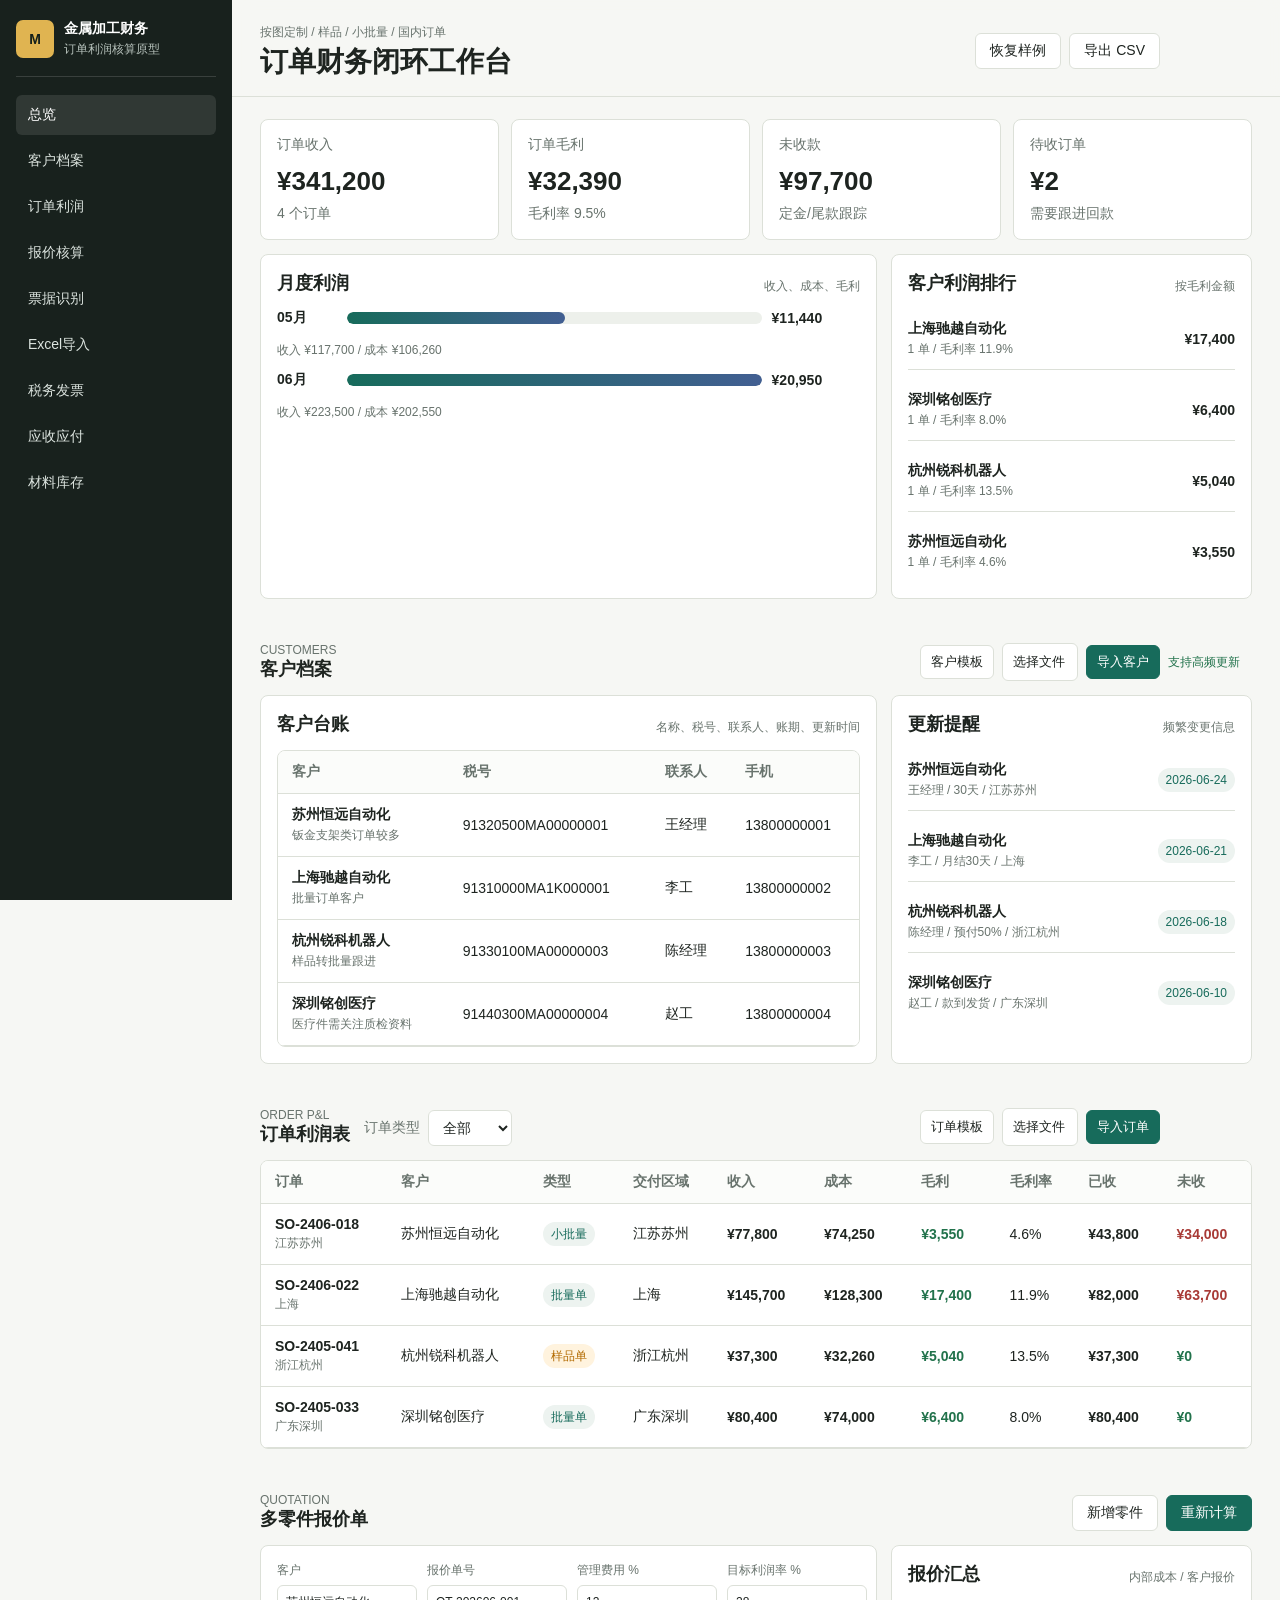
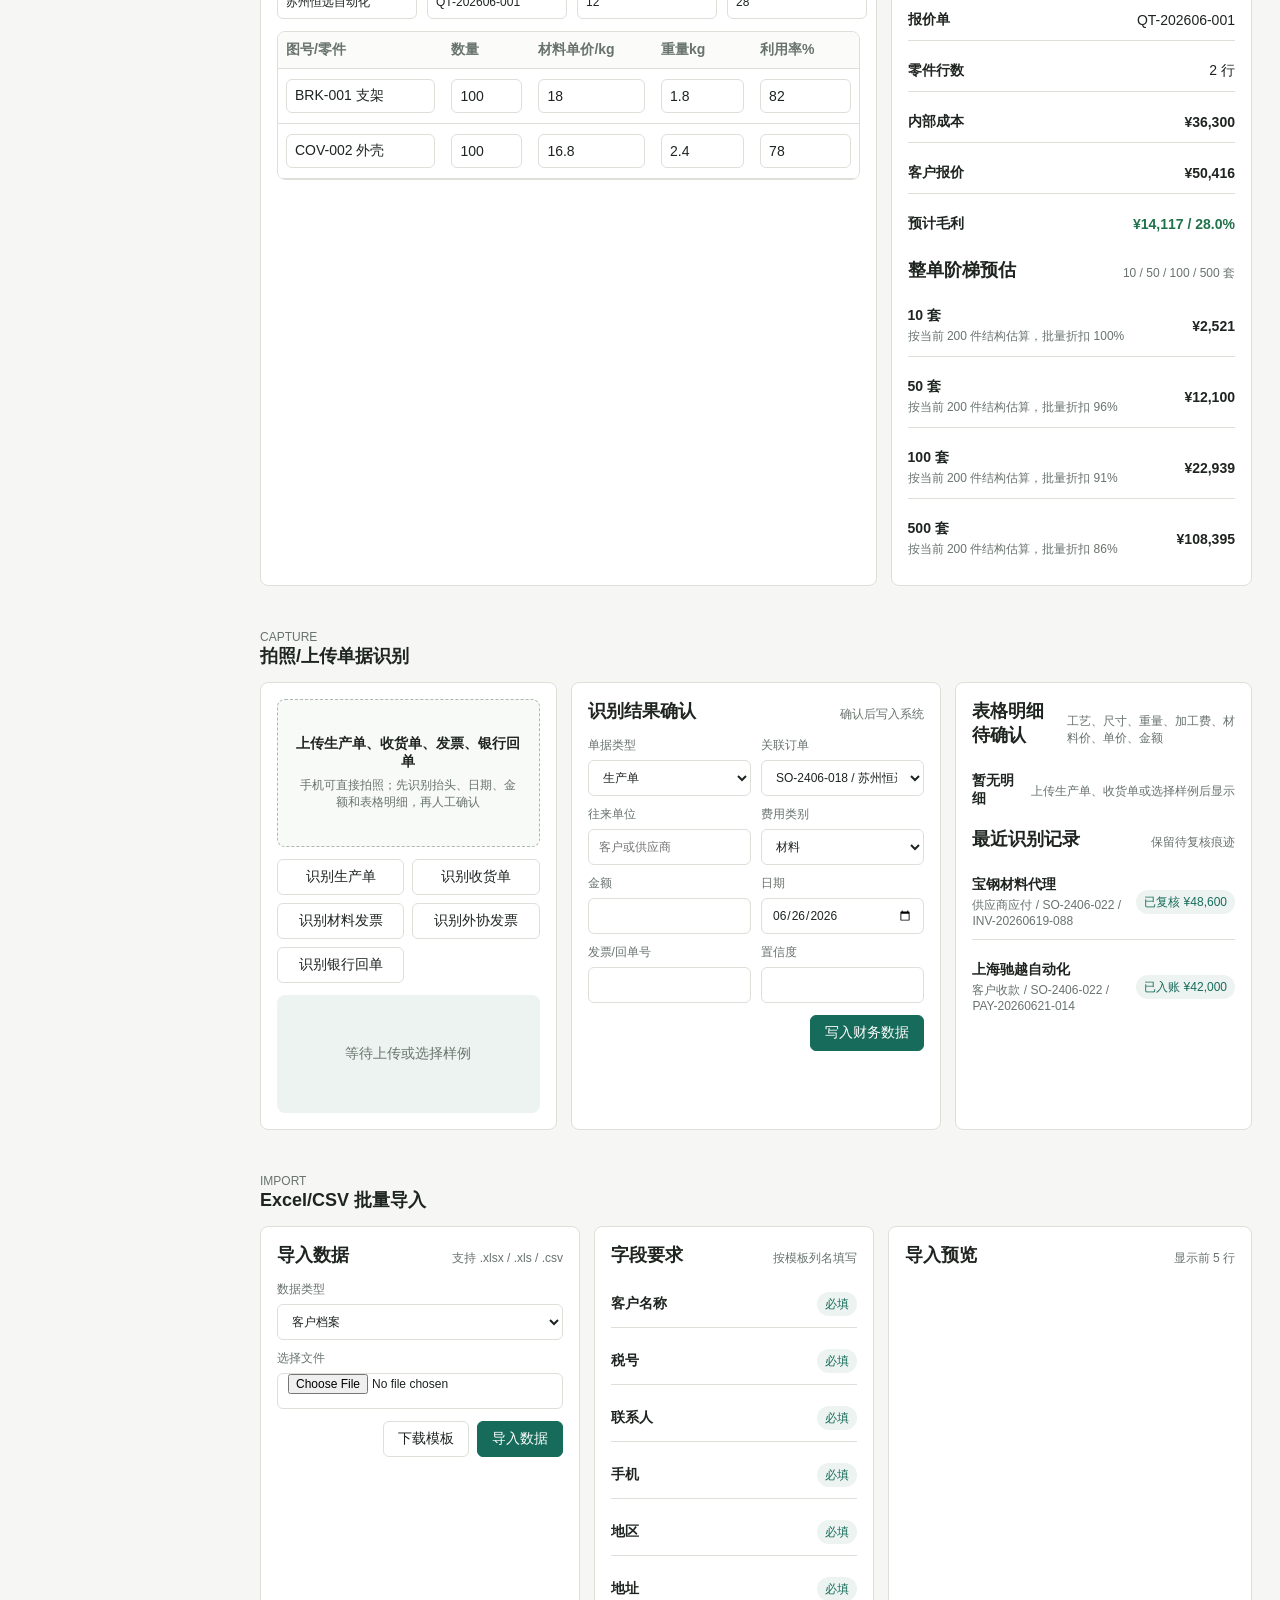
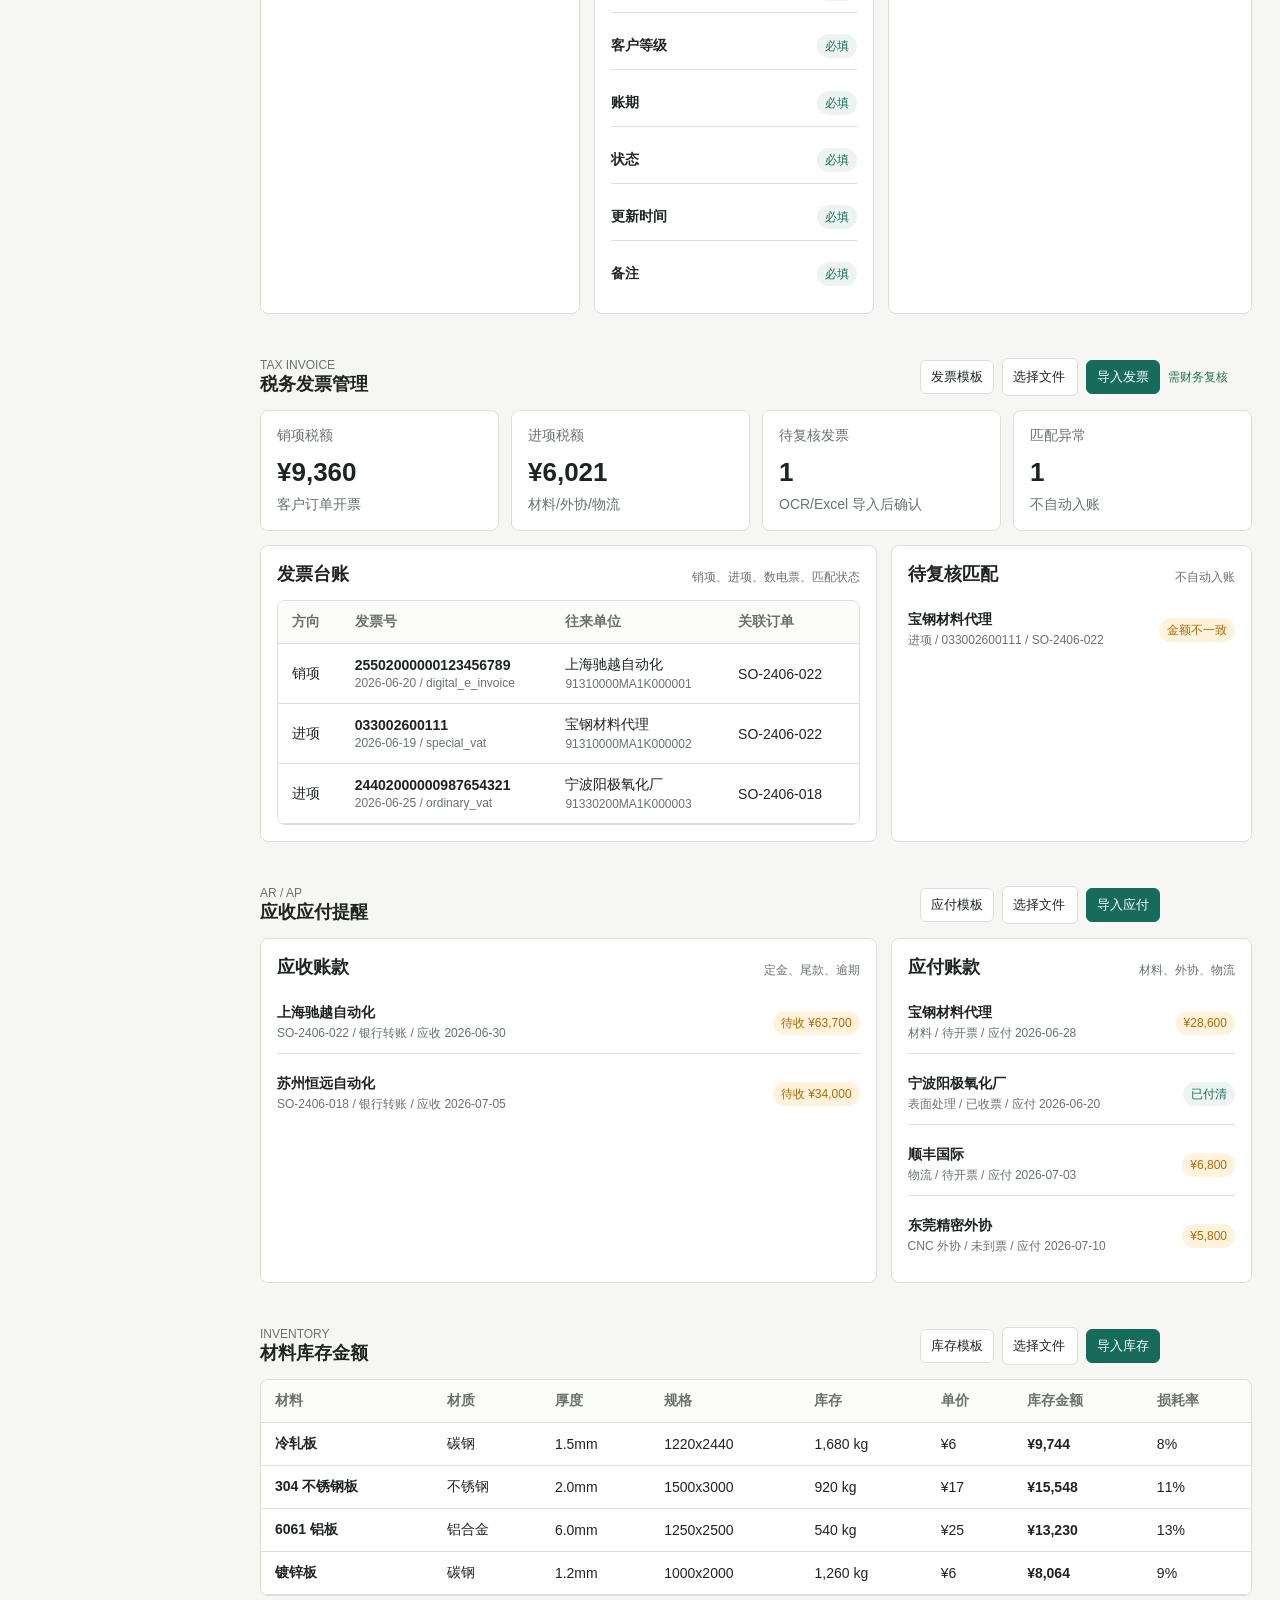
==== index.html @ 8f35bdc3 "Complete captured document fields" ====
<!doctype html>
<html lang="zh-CN">
  <head>
    <meta charset="utf-8" />
    <meta name="viewport" content="width=device-width, initial-scale=1" />
    <title>金属加工订单财务闭环原型</title>
    <link rel="stylesheet" href="./styles.css?v=complete-doc-fields-20260627" />
  </head>
  <body>
    <aside class="sidebar">
      <div class="brand">
        <div class="brand-mark">M</div>
        <div>
          <strong>金属加工财务</strong>
          <span>订单利润核算原型</span>
        </div>
      </div>
      <nav aria-label="主导航">
        <a class="active" href="#dashboard">总览</a>
        <a href="#customers">客户档案</a>
        <a href="#orders">订单利润</a>
        <a href="#quote">报价核算</a>
        <a href="#capture">票据识别</a>
        <a href="#import">Excel导入</a>
        <a href="#tax">税务发票</a>
        <a href="#receivables">应收应付</a>
        <a href="#inventory">材料库存</a>
      </nav>
    </aside>

    <main>
      <header class="topbar">
        <div>
          <p class="eyebrow">按图定制 / 样品 / 小批量 / 国内订单</p>
          <h1>订单财务闭环工作台</h1>
        </div>
        <div class="toolbar">
          <button id="seedBtn" type="button" title="恢复样例数据">恢复样例</button>
          <button id="exportBtn" type="button" title="导出当前订单数据">导出 CSV</button>
          <span id="exportStatus" class="status" aria-live="polite"></span>
        </div>
      </header>

      <section id="dashboard" class="section">
        <div class="kpi-grid" id="kpiGrid"></div>
        <div class="split">
          <section class="panel">
            <div class="panel-head">
              <h2>月度利润</h2>
              <span>收入、成本、毛利</span>
            </div>
            <div class="bars" id="monthlyBars"></div>
          </section>
          <section class="panel">
            <div class="panel-head">
              <h2>客户利润排行</h2>
              <span>按毛利金额</span>
            </div>
            <div class="rank-list" id="customerRank"></div>
          </section>
        </div>
      </section>

      <section id="customers" class="section">
        <div class="section-title">
          <div>
            <p class="eyebrow">Customers</p>
            <h2>客户档案</h2>
          </div>
          <div class="inline-import" data-import-type="customers">
            <button type="button" data-template-type="customers">客户模板</button>
            <label class="file-pill">选择文件<input id="customerImportFile" type="file" accept=".xlsx,.xls,.csv,text/csv" /></label>
            <button class="primary" type="button" data-quick-import="customers" data-input="customerImportFile" data-status="customerImportStatus">导入客户</button>
            <span id="customerImportStatus" class="status" aria-live="polite">支持高频更新</span>
          </div>
        </div>
        <div class="split">
          <section class="panel">
            <div class="panel-head">
              <h2>客户台账</h2>
              <span>名称、税号、联系人、账期、更新时间</span>
            </div>
            <div class="table-wrap compact-table">
              <table>
                <thead>
                  <tr>
                    <th>客户</th>
                    <th>税号</th>
                    <th>联系人</th>
                    <th>手机</th>
                    <th>地区</th>
                    <th>等级</th>
                    <th>账期</th>
                    <th>状态</th>
                    <th>最近更新</th>
                  </tr>
                </thead>
                <tbody id="customerRows"></tbody>
              </table>
            </div>
          </section>
          <section class="panel">
            <div class="panel-head">
              <h2>更新提醒</h2>
              <span>频繁变更信息</span>
            </div>
            <div class="mini-table" id="customerUpdateList"></div>
          </section>
        </div>
      </section>

      <section id="orders" class="section">
        <div class="section-title">
          <div>
            <p class="eyebrow">Order P&L</p>
            <h2>订单利润表</h2>
          </div>
          <label class="filter">
            <span>订单类型</span>
            <select id="orderFilter">
              <option value="all">全部</option>
              <option value="small_batch">小批量</option>
              <option value="sample">样品单</option>
              <option value="batch">批量单</option>
            </select>
          </label>
          <div class="inline-import" data-import-type="orders">
            <button type="button" data-template-type="orders">订单模板</button>
            <label class="file-pill">选择文件<input id="orderImportFile" type="file" accept=".xlsx,.xls,.csv,text/csv" /></label>
            <button class="primary" type="button" data-quick-import="orders" data-input="orderImportFile" data-status="orderImportStatus">导入订单</button>
            <span id="orderImportStatus" class="status" aria-live="polite"></span>
          </div>
        </div>
        <div class="table-wrap">
          <table>
            <thead>
              <tr>
                <th>订单</th>
                <th>客户</th>
                <th>类型</th>
                <th>交付区域</th>
                <th>收入</th>
                <th>成本</th>
                <th>毛利</th>
                <th>毛利率</th>
                <th>已收</th>
                <th>未收</th>
              </tr>
            </thead>
            <tbody id="orderRows"></tbody>
          </table>
        </div>
      </section>

      <section id="quote" class="section">
        <div class="section-title">
          <div>
            <p class="eyebrow">Quotation</p>
            <h2>多零件报价单</h2>
          </div>
          <div class="toolbar">
            <button id="addQuoteLineBtn" type="button">新增零件</button>
            <button id="quoteBtn" type="button">重新计算</button>
          </div>
        </div>
        <div class="quote-layout">
          <section class="panel quote-editor">
            <div class="quote-meta">
              <label>客户<input id="quoteCustomer" list="customerOptions" value="苏州恒远自动化" /></label>
              <datalist id="customerOptions"></datalist>
              <label>报价单号<input id="quoteNo" value="QT-202606-001" /></label>
              <label>管理费用 %<input id="quoteOverhead" type="number" step="1" value="12" /></label>
              <label>目标利润率 %<input id="quoteMargin" type="number" step="1" value="28" /></label>
            </div>
            <div class="table-wrap quote-lines-wrap">
              <table class="quote-lines-table">
                <thead>
                  <tr>
                    <th>图号/零件</th>
                    <th>数量</th>
                    <th>材料单价/kg</th>
                    <th>重量kg</th>
                    <th>利用率%</th>
                    <th>切割分</th>
                    <th>折弯</th>
                    <th>CNC时</th>
                    <th>焊接时</th>
                    <th>表处</th>
                    <th>包装物流</th>
                    <th>单价</th>
                    <th>总价</th>
                    <th></th>
                  </tr>
                </thead>
                <tbody id="quoteLineRows"></tbody>
              </table>
            </div>
          </section>
          <section class="panel quote-output">
            <div class="panel-head">
              <h2>报价汇总</h2>
              <span>内部成本 / 客户报价</span>
            </div>
            <div class="quote-summary" id="quoteSummary"></div>
            <div class="panel-head compact-head">
              <h2>整单阶梯预估</h2>
              <span>10 / 50 / 100 / 500 套</span>
            </div>
            <div id="quoteResults"></div>
          </section>
        </div>
      </section>

      <section id="capture" class="section">
        <div class="section-title">
          <div>
            <p class="eyebrow">Capture</p>
            <h2>拍照/上传单据识别</h2>
          </div>
          <span id="captureStatus" class="status" aria-live="polite"></span>
        </div>
        <div class="capture-layout">
          <section class="panel upload-panel">
            <div class="upload-box">
              <input id="documentInput" type="file" accept="image/*,.pdf" capture="environment" />
              <div class="upload-copy">
                <strong>上传生产单、收货单、发票、银行回单</strong>
                <span>手机可直接拍照；先识别抬头、日期、金额和表格明细，再人工确认</span>
              </div>
            </div>
            <div class="quick-actions">
              <button class="doc-sample" type="button" data-doc="production">识别生产单</button>
              <button class="doc-sample" type="button" data-doc="receiving">识别收货单</button>
              <button class="doc-sample" type="button" data-doc="material">识别材料发票</button>
              <button class="doc-sample" type="button" data-doc="surface">识别外协发票</button>
              <button class="doc-sample" type="button" data-doc="receipt">识别银行回单</button>
            </div>
            <div class="preview" id="documentPreview">
              <span>等待上传或选择样例</span>
            </div>
          </section>

          <section class="panel recognition-panel">
            <div class="panel-head">
              <h2>识别结果确认</h2>
              <span>确认后写入系统</span>
            </div>
            <form class="recognition-form" id="recognitionForm">
              <label>单据类型<select name="docType">
                <option value="production">生产单</option>
                <option value="receiving">收货/结算单</option>
                <option value="payable">供应商应付</option>
                <option value="receipt">客户收款</option>
                <option value="cost">订单成本</option>
              </select></label>
              <label>关联订单<select name="orderId" id="captureOrder"></select></label>
              <label>往来单位<input name="party" value="" placeholder="客户或供应商" /></label>
              <label>费用类别<select name="category">
                <option value="材料">材料</option>
                <option value="表面处理">表面处理</option>
                <option value="物流">物流</option>
                <option value="CNC 外协">CNC 外协</option>
                <option value="客户收款">客户收款</option>
                <option value="生产单">生产单</option>
                <option value="收货结算">收货结算</option>
              </select></label>
              <label>金额<input name="amount" type="number" step="0.01" value="" /></label>
              <label>日期<input name="date" type="date" value="2026-06-26" /></label>
              <label>发票/回单号<input name="docNo" value="" /></label>
              <label>置信度<input name="confidence" value="" readonly /></label>
            </form>
            <div class="recognition-actions">
              <button id="applyCaptureBtn" type="button">写入财务数据</button>
            </div>
          </section>

          <section class="panel">
            <div class="panel-head">
              <h2>表格明细待确认</h2>
              <span>工艺、尺寸、重量、加工费、材料价、单价、金额</span>
            </div>
            <div class="mini-table capture-lines" id="captureLineItems"></div>
            <div class="panel-head compact-head">
              <h2>最近识别记录</h2>
              <span>保留待复核痕迹</span>
            </div>
            <div class="mini-table" id="captureHistory"></div>
          </section>
        </div>
      </section>

      <section id="import" class="section">
        <div class="section-title">
          <div>
            <p class="eyebrow">Import</p>
            <h2>Excel/CSV 批量导入</h2>
          </div>
          <span id="importStatus" class="status" aria-live="polite"></span>
        </div>
        <div class="import-layout">
          <section class="panel">
            <div class="panel-head">
              <h2>导入数据</h2>
              <span>支持 .xlsx / .xls / .csv</span>
            </div>
            <form class="import-form" id="importForm">
              <label>数据类型<select id="importType" name="importType">
                <option value="customers">客户档案</option>
                <option value="orders">订单利润数据</option>
                <option value="invoices">发票清单</option>
                <option value="payables">应付账款</option>
                <option value="inventory">材料库存</option>
              </select></label>
              <label>选择文件<input id="csvInput" type="file" accept=".xlsx,.xls,.csv,text/csv" /></label>
            </form>
            <div class="import-actions">
              <button id="downloadTemplateBtn" type="button">下载模板</button>
              <button id="importCsvBtn" type="button">导入数据</button>
            </div>
          </section>

          <section class="panel">
            <div class="panel-head">
              <h2>字段要求</h2>
              <span>按模板列名填写</span>
            </div>
            <div class="mini-table" id="importFields"></div>
          </section>

          <section class="panel">
            <div class="panel-head">
              <h2>导入预览</h2>
              <span>显示前 5 行</span>
            </div>
            <div class="mini-table" id="importPreview"></div>
          </section>
        </div>
      </section>

      <section id="tax" class="section">
        <div class="section-title">
          <div>
            <p class="eyebrow">Tax Invoice</p>
            <h2>税务发票管理</h2>
          </div>
          <div class="inline-import" data-import-type="invoices">
            <button type="button" data-template-type="invoices">发票模板</button>
            <label class="file-pill">选择文件<input id="invoiceImportFile" type="file" accept=".xlsx,.xls,.csv,text/csv" /></label>
            <button class="primary" type="button" data-quick-import="invoices" data-input="invoiceImportFile" data-status="invoiceImportStatus">导入发票</button>
            <span id="invoiceImportStatus" class="status" aria-live="polite">需财务复核</span>
          </div>
        </div>
        <div class="tax-grid" id="taxKpis"></div>
        <div class="split">
          <section class="panel">
            <div class="panel-head">
              <h2>发票台账</h2>
              <span>销项、进项、数电票、匹配状态</span>
            </div>
            <div class="table-wrap compact-table">
              <table>
                <thead>
                  <tr>
                    <th>方向</th>
                    <th>发票号</th>
                    <th>往来单位</th>
                    <th>关联订单</th>
                    <th>不含税金额</th>
                    <th>税额</th>
                    <th>价税合计</th>
                    <th>状态</th>
                  </tr>
                </thead>
                <tbody id="invoiceRows"></tbody>
              </table>
            </div>
          </section>
          <section class="panel">
            <div class="panel-head">
              <h2>待复核匹配</h2>
              <span>不自动入账</span>
            </div>
            <div class="mini-table" id="invoiceMatchQueue"></div>
          </section>
        </div>
      </section>

      <section id="receivables" class="section">
        <div class="section-title">
          <div>
            <p class="eyebrow">AR / AP</p>
            <h2>应收应付提醒</h2>
          </div>
          <div class="inline-import" data-import-type="payables">
            <button type="button" data-template-type="payables">应付模板</button>
            <label class="file-pill">选择文件<input id="payableImportFile" type="file" accept=".xlsx,.xls,.csv,text/csv" /></label>
            <button class="primary" type="button" data-quick-import="payables" data-input="payableImportFile" data-status="payableImportStatus">导入应付</button>
            <span id="payableImportStatus" class="status" aria-live="polite"></span>
          </div>
        </div>
        <div class="split">
          <section class="panel">
            <div class="panel-head">
              <h2>应收账款</h2>
              <span>定金、尾款、逾期</span>
            </div>
            <div class="mini-table" id="arList"></div>
          </section>
          <section class="panel">
            <div class="panel-head">
              <h2>应付账款</h2>
              <span>材料、外协、物流</span>
            </div>
            <div class="mini-table" id="apList"></div>
          </section>
        </div>
      </section>

      <section id="inventory" class="section">
        <div class="section-title">
          <div>
            <p class="eyebrow">Inventory</p>
            <h2>材料库存金额</h2>
          </div>
          <div class="inline-import" data-import-type="inventory">
            <button type="button" data-template-type="inventory">库存模板</button>
            <label class="file-pill">选择文件<input id="inventoryImportFile" type="file" accept=".xlsx,.xls,.csv,text/csv" /></label>
            <button class="primary" type="button" data-quick-import="inventory" data-input="inventoryImportFile" data-status="inventoryImportStatus">导入库存</button>
            <span id="inventoryImportStatus" class="status" aria-live="polite"></span>
          </div>
        </div>
        <div class="table-wrap">
          <table>
            <thead>
              <tr>
                <th>材料</th>
                <th>材质</th>
                <th>厚度</th>
                <th>规格</th>
                <th>库存</th>
                <th>单价</th>
                <th>库存金额</th>
                <th>损耗率</th>
              </tr>
            </thead>
            <tbody id="inventoryRows"></tbody>
          </table>
        </div>
      </section>
    </main>

    <script src="./xlsx.full.min.js?v=complete-doc-fields-20260627"></script>
    <script src="./app.js?v=complete-doc-fields-20260627"></script>
  </body>
</html>
---- styles.css ----
:root {
  --bg: #f6f7f4;
  --ink: #1e2420;
  --muted: #68736d;
  --line: #dce0d8;
  --panel: #ffffff;
  --accent: #176b5b;
  --accent-2: #b25528;
  --accent-3: #425f92;
  --danger: #a83a36;
  --warn: #b26a00;
  --ok: #21724b;
}

* {
  box-sizing: border-box;
}

html {
  scroll-behavior: smooth;
}

body {
  margin: 0;
  min-height: 100vh;
  background: var(--bg);
  color: var(--ink);
  font-family: -apple-system, BlinkMacSystemFont, "Segoe UI", "PingFang SC", "Microsoft YaHei", sans-serif;
  font-size: 14px;
}

button,
select,
input {
  font: inherit;
}

button,
select,
input {
  min-height: 36px;
  border: 1px solid var(--line);
  border-radius: 6px;
  background: #fff;
  color: var(--ink);
}

button {
  padding: 0 14px;
  cursor: pointer;
}

button:hover {
  border-color: var(--accent);
}

.sidebar {
  position: fixed;
  inset: 0 auto 0 0;
  width: 232px;
  padding: 20px 16px;
  background: #18211d;
  color: #fff;
}

.brand {
  display: flex;
  gap: 10px;
  align-items: center;
  padding-bottom: 18px;
  border-bottom: 1px solid rgba(255, 255, 255, 0.14);
}

.brand-mark {
  display: grid;
  place-items: center;
  width: 38px;
  height: 38px;
  border-radius: 7px;
  background: #e0b451;
  color: #14201b;
  font-weight: 800;
}

.brand span,
.panel-head span,
.eyebrow {
  color: var(--muted);
  font-size: 12px;
}

.brand span {
  display: block;
  margin-top: 3px;
  color: #b8c3bd;
}

nav {
  display: grid;
  gap: 6px;
  margin-top: 18px;
}

nav a {
  padding: 11px 12px;
  border-radius: 6px;
  color: #dce4df;
  text-decoration: none;
}

nav a.active,
nav a:hover {
  background: rgba(255, 255, 255, 0.1);
  color: #fff;
}

main {
  margin-left: 232px;
  min-height: 100vh;
}

.topbar {
  display: flex;
  justify-content: space-between;
  align-items: center;
  gap: 16px;
  padding: 24px 28px 18px;
  border-bottom: 1px solid var(--line);
  background: rgba(246, 247, 244, 0.92);
  position: sticky;
  top: 0;
  z-index: 3;
  backdrop-filter: blur(10px);
}

h1,
h2,
p {
  margin: 0;
}

h1 {
  margin-top: 4px;
  font-size: 28px;
  line-height: 1.18;
}

h2 {
  font-size: 18px;
}

.eyebrow {
  text-transform: uppercase;
  letter-spacing: 0;
}

.toolbar {
  display: flex;
  gap: 8px;
  flex-wrap: wrap;
  align-items: center;
}

.toolbar button:last-child,
#quoteBtn {
  background: var(--accent);
  border-color: var(--accent);
  color: #fff;
}

.status {
  min-width: 84px;
  color: var(--ok);
  font-size: 12px;
}

.inline-import {
  display: flex;
  flex: 1 1 460px;
  flex-wrap: wrap;
  justify-content: flex-end;
  align-items: center;
  gap: 8px;
  min-width: 0;
}

.inline-import button,
.file-pill {
  min-height: 34px;
  padding: 0 10px;
  border: 1px solid var(--line);
  border-radius: 6px;
  background: #fff;
  color: var(--ink);
  font-size: 13px;
  white-space: nowrap;
}

.inline-import .primary {
  background: var(--accent);
  border-color: var(--accent);
  color: #fff;
}

.file-pill {
  display: inline-flex;
  align-items: center;
  cursor: pointer;
}

.file-pill input {
  width: 1px;
  height: 1px;
  margin: 0;
  opacity: 0;
  pointer-events: none;
}

.section {
  padding: 22px 28px;
}

.section-title,
.panel-head {
  display: flex;
  justify-content: space-between;
  align-items: end;
  gap: 14px;
  margin-bottom: 14px;
}

.filter {
  display: flex;
  align-items: center;
  gap: 8px;
  color: var(--muted);
}

.filter select {
  padding: 0 10px;
}

.kpi-grid,
.tax-grid {
  display: grid;
  grid-template-columns: repeat(4, minmax(160px, 1fr));
  gap: 12px;
}

.kpi {
  min-height: 112px;
  padding: 16px;
  border: 1px solid var(--line);
  border-radius: 8px;
  background: var(--panel);
}

.kpi span {
  color: var(--muted);
}

.kpi strong {
  display: block;
  margin-top: 12px;
  font-size: 26px;
}

.kpi em {
  display: block;
  margin-top: 8px;
  color: var(--muted);
  font-style: normal;
}

.split,
.quote-layout,
.capture-layout,
.import-layout {
  display: grid;
  grid-template-columns: minmax(0, 1.45fr) minmax(320px, 0.85fr);
  gap: 14px;
  margin-top: 14px;
}

.capture-layout {
  grid-template-columns: minmax(280px, 0.8fr) minmax(320px, 1fr) minmax(280px, 0.8fr);
}

.import-layout {
  grid-template-columns: minmax(320px, 0.8fr) minmax(280px, 0.75fr) minmax(320px, 1fr);
}

.panel,
.table-wrap {
  min-width: 0;
  border: 1px solid var(--line);
  border-radius: 8px;
  background: var(--panel);
}

.panel {
  padding: 16px;
}

.table-wrap {
  max-width: 100%;
  overflow-x: auto;
}

.compact-table table {
  min-width: 1040px;
}

table {
  width: 100%;
  border-collapse: collapse;
  min-width: 920px;
}

th,
td {
  padding: 12px 14px;
  border-bottom: 1px solid var(--line);
  text-align: left;
  white-space: nowrap;
}

th {
  color: var(--muted);
  font-weight: 600;
  background: #fbfcfa;
}

tbody tr:hover {
  background: #f8faf7;
}

.tag {
  display: inline-flex;
  align-items: center;
  min-height: 24px;
  padding: 0 8px;
  border-radius: 999px;
  background: #edf3f0;
  color: var(--accent);
  font-size: 12px;
}

.tag.warn {
  background: #fff3de;
  color: var(--warn);
}

.tag.danger {
  background: #fae6e4;
  color: var(--danger);
}

.money {
  font-variant-numeric: tabular-nums;
  font-weight: 650;
}

.negative {
  color: var(--danger);
}

.positive {
  color: var(--ok);
}

.bars {
  display: grid;
  gap: 12px;
}

.bar-row {
  display: grid;
  grid-template-columns: 60px 1fr 88px;
  align-items: center;
  gap: 10px;
}

.bar-track {
  height: 12px;
  border-radius: 999px;
  overflow: hidden;
  background: #edf0eb;
}

.bar-fill {
  height: 100%;
  border-radius: inherit;
  background: linear-gradient(90deg, var(--accent), var(--accent-3));
}

.rank-list,
.mini-table,
#quoteResults {
  display: grid;
  gap: 10px;
}

.rank-item,
.mini-row,
.quote-row {
  display: grid;
  grid-template-columns: 1fr auto;
  gap: 10px;
  align-items: center;
  padding: 11px 0;
  border-bottom: 1px solid var(--line);
}

.rank-item:last-child,
.mini-row:last-child,
.quote-row:last-child {
  border-bottom: 0;
}

.subtext {
  display: block;
  margin-top: 3px;
  color: var(--muted);
  font-size: 12px;
}

.quote-form {
  display: grid;
  grid-template-columns: repeat(4, minmax(140px, 1fr));
  gap: 10px;
  padding: 16px;
  border: 1px solid var(--line);
  border-radius: 8px;
  background: var(--panel);
}

.quote-form label {
  display: grid;
  gap: 6px;
  color: var(--muted);
  font-size: 12px;
}

.quote-form input,
.recognition-form input,
.recognition-form select,
.import-form input,
.import-form select {
  width: 100%;
  min-height: 36px;
  padding: 0 10px;
  border: 1px solid var(--line);
  border-radius: 6px;
  color: var(--ink);
}

.quote-output {
  align-self: start;
}

.quote-editor {
  min-width: 0;
}

.quote-meta {
  display: grid;
  grid-template-columns: repeat(4, minmax(140px, 1fr));
  gap: 10px;
  margin-bottom: 12px;
}

.quote-meta label {
  display: grid;
  gap: 6px;
  color: var(--muted);
  font-size: 12px;
}

.quote-meta input,
.quote-lines-table input {
  width: 100%;
  min-height: 34px;
  padding: 0 8px;
  border: 1px solid var(--line);
  border-radius: 6px;
}

.quote-lines-wrap {
  border-radius: 8px;
}

.quote-lines-table {
  min-width: 1320px;
}

.quote-lines-table th,
.quote-lines-table td {
  padding: 9px 8px;
}

.quote-lines-table th:first-child,
.quote-lines-table td:first-child {
  min-width: 150px;
}

.quote-summary {
  display: grid;
  gap: 10px;
  margin-bottom: 14px;
}

.compact-head {
  margin-top: 8px;
}

.icon-button {
  width: 34px;
  padding: 0;
  color: var(--danger);
}

.upload-panel {
  display: grid;
  gap: 12px;
  align-content: start;
}

.upload-box {
  position: relative;
  display: grid;
  place-items: center;
  min-height: 148px;
  padding: 18px;
  border: 1px dashed #aeb8b1;
  border-radius: 8px;
  background: #f8faf7;
  text-align: center;
}

.upload-box input {
  position: absolute;
  inset: 0;
  opacity: 0;
  cursor: pointer;
}

.upload-copy {
  display: grid;
  gap: 6px;
}

.upload-copy span {
  color: var(--muted);
  font-size: 12px;
}

.quick-actions {
  display: grid;
  grid-template-columns: repeat(2, minmax(0, 1fr));
  gap: 8px;
}

.quick-actions button {
  padding: 0 10px;
  min-width: 0;
}

.preview {
  display: grid;
  place-items: center;
  min-height: 118px;
  border-radius: 8px;
  background: #edf3f0;
  color: var(--muted);
  overflow: hidden;
}

.preview img {
  display: block;
  width: 100%;
  max-height: 220px;
  object-fit: contain;
}

.capture-lines {
  display: grid;
  gap: 10px;
  max-height: 360px;
  overflow: auto;
}

.capture-line-card {
  display: grid;
  gap: 8px;
  padding: 10px;
  border: 1px solid var(--line);
  border-radius: 8px;
  background: #fff;
}

.capture-line-title {
  display: flex;
  justify-content: space-between;
  gap: 10px;
  align-items: center;
}

.capture-field-grid {
  display: grid;
  grid-template-columns: repeat(2, minmax(0, 1fr));
  gap: 6px;
}

.capture-field-grid span {
  display: grid;
  gap: 2px;
  min-width: 0;
}

.capture-field-grid em {
  color: var(--muted);
  font-size: 11px;
  font-style: normal;
}

.capture-field-grid strong {
  overflow-wrap: anywhere;
  font-size: 12px;
}

.recognition-form {
  display: grid;
  grid-template-columns: repeat(2, minmax(0, 1fr));
  gap: 10px;
}

.recognition-form label {
  display: grid;
  gap: 6px;
  color: var(--muted);
  font-size: 12px;
}

.recognition-actions {
  display: flex;
  justify-content: flex-end;
  margin-top: 12px;
}

.recognition-actions button {
  background: var(--accent);
  border-color: var(--accent);
  color: #fff;
}

.import-form {
  display: grid;
  gap: 10px;
}

.import-form label {
  display: grid;
  gap: 6px;
  color: var(--muted);
  font-size: 12px;
}

.import-actions {
  display: flex;
  justify-content: flex-end;
  gap: 8px;
  margin-top: 12px;
  flex-wrap: wrap;
}

.import-actions button:last-child {
  background: var(--accent);
  border-color: var(--accent);
  color: #fff;
}

@media (max-width: 980px) {
  .sidebar {
    position: static;
    width: auto;
  }

  nav {
    display: flex;
    overflow-x: auto;
    max-width: 100%;
  }

  nav a {
    flex: 0 0 84px;
    text-align: center;
  }

  main {
    margin-left: 0;
  }

  .topbar,
  .section-title {
    align-items: start;
    flex-direction: column;
  }

  .inline-import {
    justify-content: flex-start;
    width: 100%;
  }

  .kpi-grid,
  .tax-grid,
  .split,
  .quote-layout,
  .capture-layout,
  .import-layout,
  .quote-form,
  .quote-meta,
  .recognition-form {
    grid-template-columns: 1fr;
  }

  .quick-actions {
    grid-template-columns: 1fr;
  }
}

@media (max-width: 560px) {
  .topbar,
  .section {
    padding-left: 16px;
    padding-right: 16px;
  }

  h1 {
    font-size: 24px;
  }

  .kpi strong {
    font-size: 22px;
  }
}
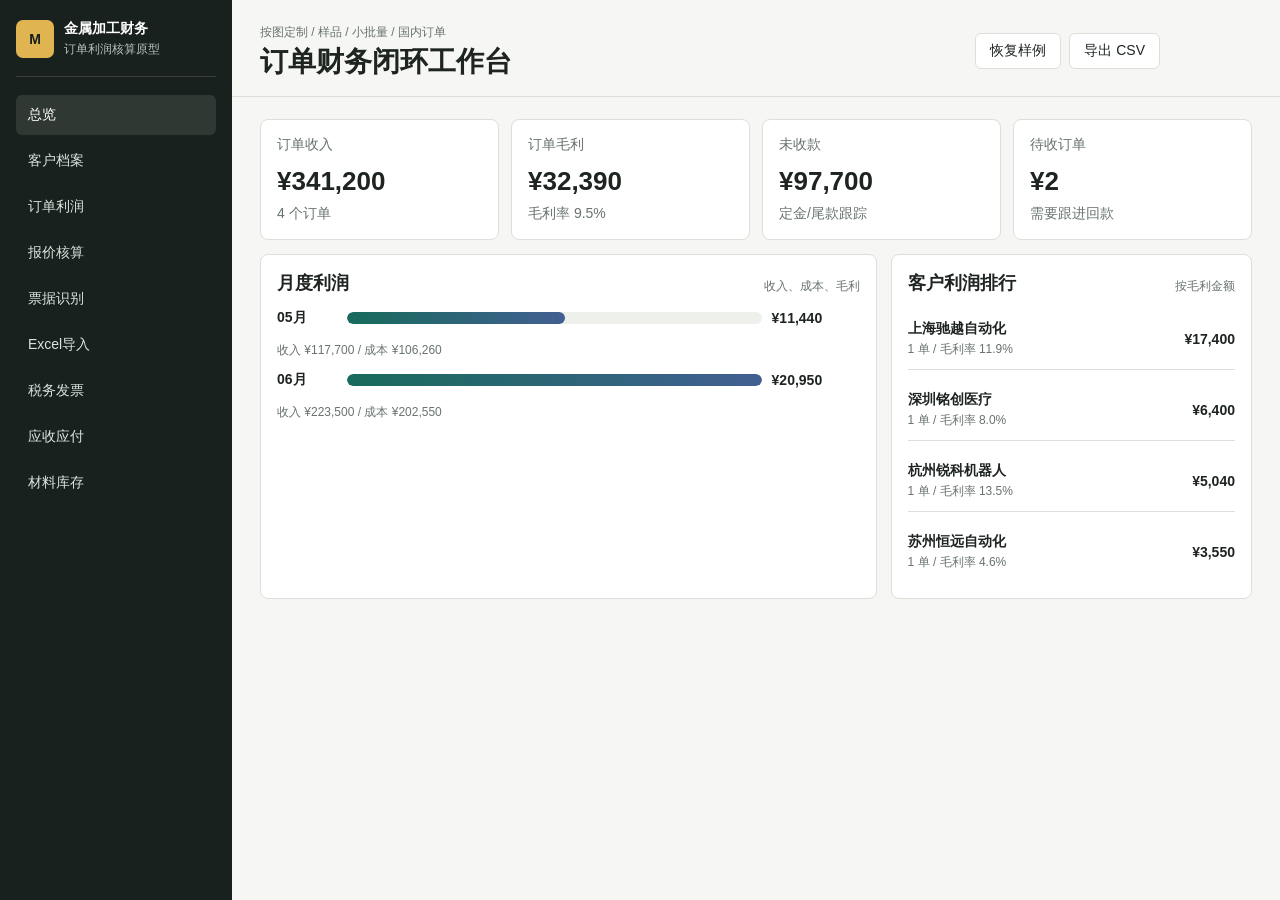
==== commit 5fa88a41: "Show each function as separate page" ====
--- a/index.html
+++ b/index.html
@@ -4,7 +4,7 @@
     <meta charset="utf-8" />
     <meta name="viewport" content="width=device-width, initial-scale=1" />
     <title>金属加工订单财务闭环原型</title>
-    <link rel="stylesheet" href="./styles.css?v=complete-doc-fields-20260627" />
+    <link rel="stylesheet" href="./styles.css?v=separate-pages-20260629" />
   </head>
   <body>
     <aside class="sidebar">
@@ -449,7 +449,7 @@
       </section>
     </main>
 
-    <script src="./xlsx.full.min.js?v=complete-doc-fields-20260627"></script>
-    <script src="./app.js?v=complete-doc-fields-20260627"></script>
+    <script src="./xlsx.full.min.js?v=separate-pages-20260629"></script>
+    <script src="./app.js?v=separate-pages-20260629"></script>
   </body>
 </html>
--- a/styles.css
+++ b/styles.css
@@ -217,7 +217,12 @@
 }
 
 .section {
+  display: none;
   padding: 22px 28px;
+}
+
+.section.active {
+  display: block;
 }
 
 .section-title,
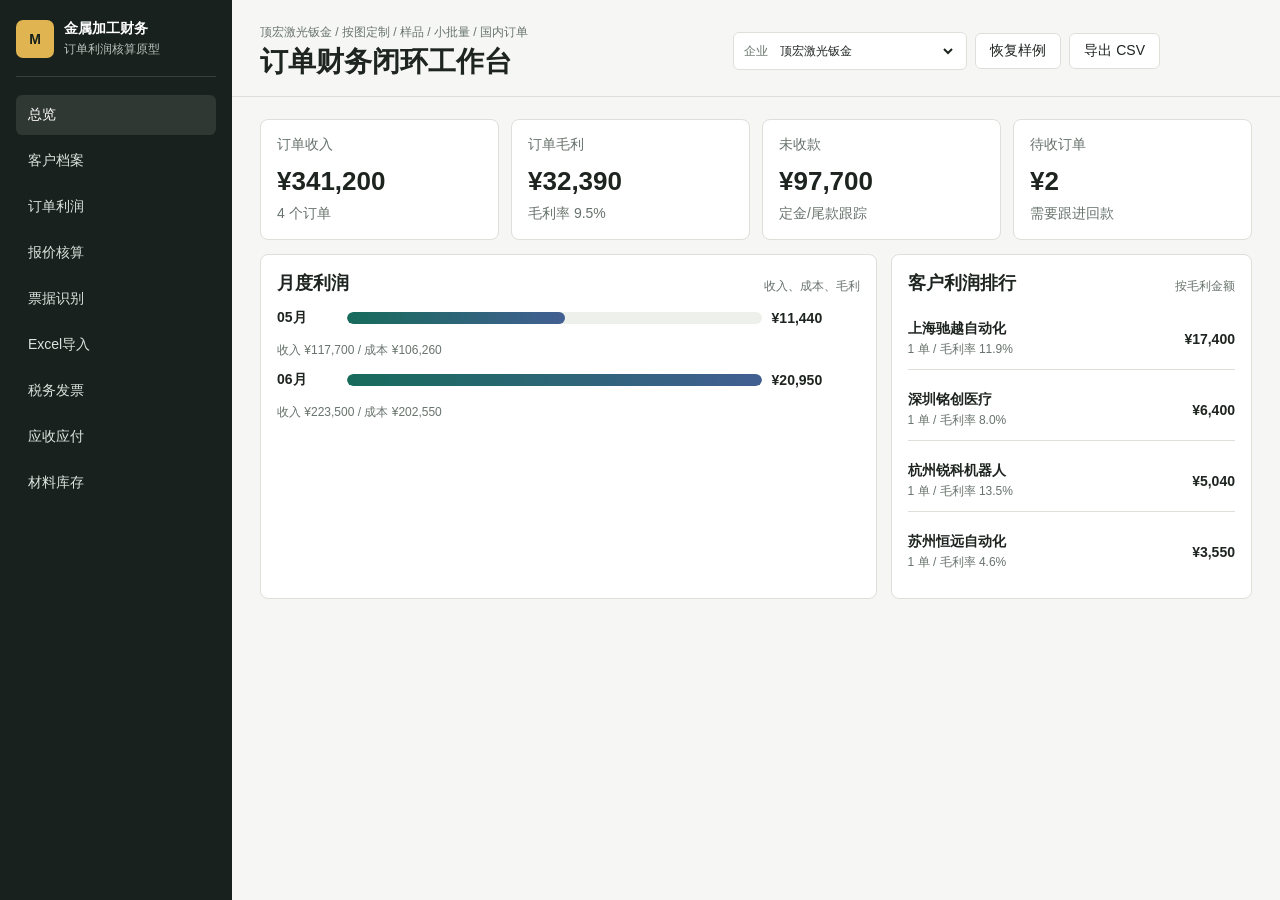
==== commit 26e82835: "Add enterprise selector" ====
--- a/index.html
+++ b/index.html
@@ -4,7 +4,7 @@
     <meta charset="utf-8" />
     <meta name="viewport" content="width=device-width, initial-scale=1" />
     <title>金属加工订单财务闭环原型</title>
-    <link rel="stylesheet" href="./styles.css?v=separate-pages-20260629" />
+    <link rel="stylesheet" href="./styles.css?v=enterprise-switcher-20260629" />
   </head>
   <body>
     <aside class="sidebar">
@@ -31,10 +31,17 @@
     <main>
       <header class="topbar">
         <div>
-          <p class="eyebrow">按图定制 / 样品 / 小批量 / 国内订单</p>
-          <h1>订单财务闭环工作台</h1>
+          <p class="eyebrow" id="enterpriseTagline">按图定制 / 样品 / 小批量 / 国内订单</p>
+          <h1 id="enterpriseTitle">订单财务闭环工作台</h1>
         </div>
         <div class="toolbar">
+          <label class="enterprise-switch">企业
+            <select id="enterpriseSelect" aria-label="选择企业">
+              <option value="sheetMetal">顶宏激光钣金</option>
+              <option value="cncPrecision">华东 CNC 精密加工</option>
+              <option value="surfaceCoating">苏州表面处理外协</option>
+            </select>
+          </label>
           <button id="seedBtn" type="button" title="恢复样例数据">恢复样例</button>
           <button id="exportBtn" type="button" title="导出当前订单数据">导出 CSV</button>
           <span id="exportStatus" class="status" aria-live="polite"></span>
@@ -449,7 +456,7 @@
       </section>
     </main>
 
-    <script src="./xlsx.full.min.js?v=separate-pages-20260629"></script>
-    <script src="./app.js?v=separate-pages-20260629"></script>
+    <script src="./xlsx.full.min.js?v=enterprise-switcher-20260629"></script>
+    <script src="./app.js?v=enterprise-switcher-20260629"></script>
   </body>
 </html>
--- a/styles.css
+++ b/styles.css
@@ -161,6 +161,28 @@
   align-items: center;
 }
 
+.enterprise-switch {
+  display: inline-flex;
+  align-items: center;
+  gap: 8px;
+  min-height: 36px;
+  padding: 0 10px;
+  border: 1px solid var(--line);
+  border-radius: 6px;
+  background: #fff;
+  color: var(--muted);
+  font-size: 12px;
+}
+
+.enterprise-switch select {
+  min-width: 180px;
+  border: 0;
+  background: transparent;
+  color: var(--ink);
+  font: inherit;
+  outline: 0;
+}
+
 .toolbar button:last-child,
 #quoteBtn {
   background: var(--accent);
